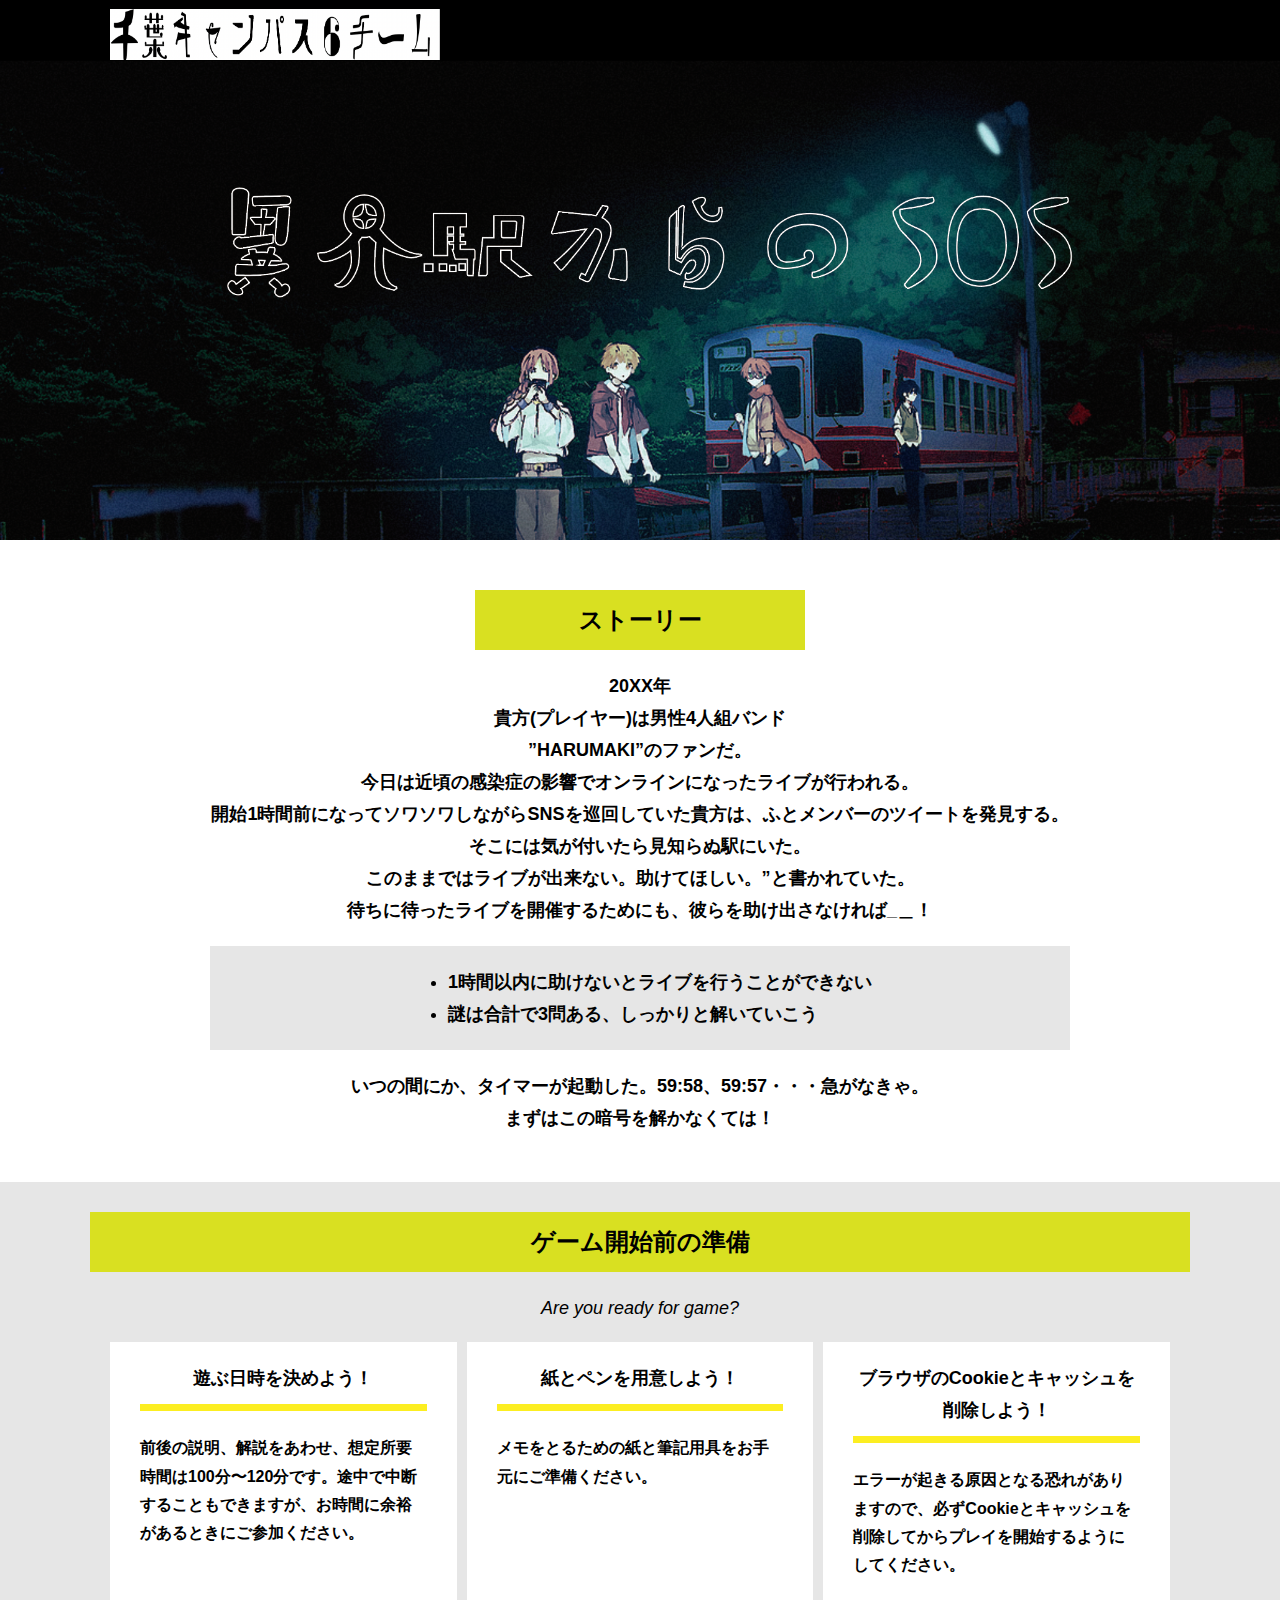
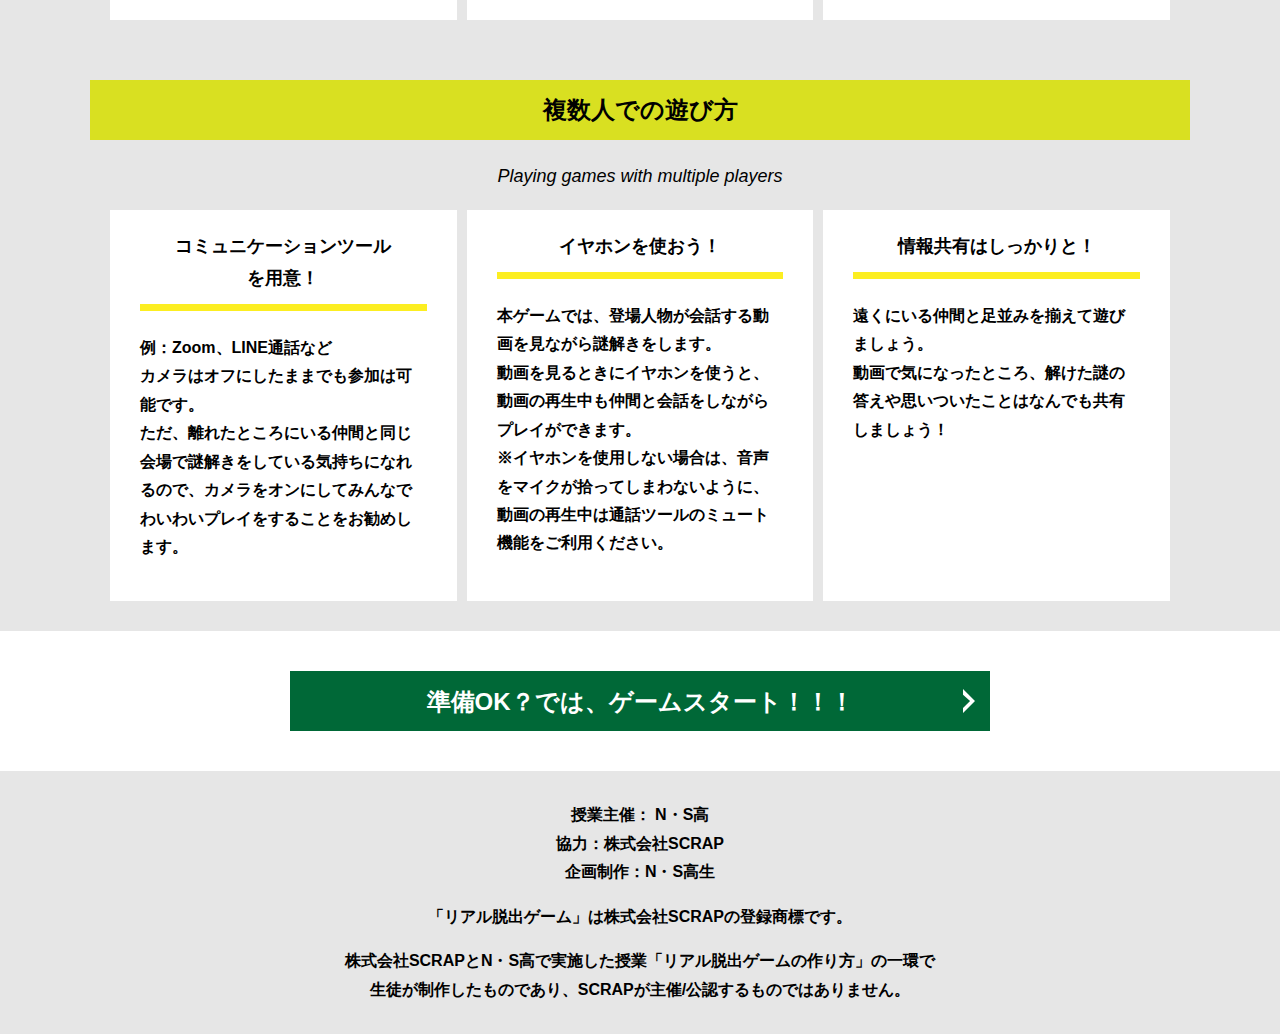
==== index.html @ 4c3f3093 "Update index.html" ====
<!DOCTYPE html>
<html lang="ja">
<head>
  <meta charset="UTF-8">
  <meta http-equiv="X-UA-Compatible" content="IE=edge">
  <meta name="viewport" content="width=device-width, initial-scale=1.0">
  <title>異界駅からのSOS脱出 │ Project N</title>
  <link rel="stylesheet" href="assets/css/normalize.css">
  <link rel="stylesheet" href="assets/css/style.css">
</head>
<body>
  <svg width="0" height="0" class="hidden">
    <symbol xmlns="http://www.w3.org/2000/svg" viewBox="0 0 12.47 24.94" id="arrow" class="arrow_svg">
      <title>arrow</title>
      <polygon points="0 24.94 0 19.66 7.35 12.47 0 5.92 0 0 12.47 12.47 0 24.94"/>
    </symbol>
  </svg>
  <header class="header">
    <div class="container">
      <div class="header__logo"><img src="assets/images/ロゴ.png" alt="チームロゴ"></div>
      <div class="header__name">N・S高生制作サイト</div>
    </div>
  </header>
  <main class="main index-page">
    <!-- タイトルエリア　ここから -->
    <h1 class="main-title"><img src="assets/images/トプ画.png" alt="Presented by SCRAP×N・S高リアル脱出ゲーム制作PJ 封鎖された家庭科室からの脱出"></h1>
    <!-- タイトルエリア　ここまで -->
    <section class="section section--story">
      <div class="container">
        <h2 class="section-title section-title--keycolor section-title--story">ストーリー</h2>
        <div class="story">
          <p class="text-center">20XX年<br>
            貴方(プレイヤー)は男性4人組バンド<br>
            ”HARUMAKI”のファンだ。<br>
            今日は近頃の感染症の影響でオンラインになったライブが行われる。<br>
            開始1時間前になってソワソワしながらSNSを巡回していた貴方は、ふとメンバーのツイートを発見する。<br>
            そこには気が付いたら見知らぬ駅にいた。<br>
            このままではライブが出来ない。助けてほしい。”と書かれていた。<br>
            待ちに待ったライブを開催するためにも、彼らを助け出さなければ_＿！</p>
          <div class="story__note__outer bg-color--gray">
            <ul class="story__note">
              <li>1時間以内に助けないとライブを行うことができない</li>
              <li>謎は合計で3問ある、しっかりと解いていこう</li>
            </ul>
          </div>
          <p class="text-center">いつの間にか、タイマーが起動した。59:58、59:57・・・急がなきゃ。<br>
            まずはこの暗号を解かなくては！</p>
        </div>
      </div>
    </section>
    <section class="section bg-color--gray">
      <div class="container">
        <h2 class="section-title">ゲーム開始前の準備</h2>
        <p class="font-eng text-center">Are you ready for game?</p>
        <!--
          class名"row"内のclass名"column"が横並びになります。
          改行する場合は以下のように追加してください。
          <div class="row">
            <div class="column">
              ～ 内容 ～
            </div>
          </div>
        -->
        <div class="row">
          <div class="column">
            <div class="card">
              <h3 class="card__title">遊ぶ日時を決めよう！</h3>
              <p class="card__content">前後の説明、解説をあわせ、想定所要時間は100分〜120分です。途中で中断することもできますが、お時間に余裕があるときにご参加ください。</p>
            </div>
          </div>
          <div class="column">
            <div class="card">
              <h3 class="card__title">紙とペンを用意しよう！</h3>
              <p class="card__content">メモをとるための紙と筆記用具をお手元にご準備ください。</p>
            </div>
          </div>
          <div class="column">
            <div class="card">
              <h3 class="card__title">ブラウザのCookieとキャッシュを<br>削除しよう！</h3>
              <p class="card__content">エラーが起きる原因となる恐れがありますので、必ずCookieとキャッシュを削除してからプレイを開始するようにしてください。</p>
            </div>
          </div>
        </div>
      </div>
    </section>
    <section class="section bg-color--keycolor">
      <div class="container">
        <h2 class="section-title">複数人での遊び方</h2>
        <p class="font-eng text-center">Playing games with multiple players</p>
        <div class="row">
          <div class="column">
            <div class="card">
              <h3 class="card__title">コミュニケーションツール<br>を用意！</h3>
              <p class="card__content">例：Zoom、LINE通話など<br>
                カメラはオフにしたままでも参加は可能です。<br>
                ただ、離れたところにいる仲間と同じ会場で謎解きをしている気持ちになれるので、カメラをオンにしてみんなでわいわいプレイをすることをお勧めします。</p>
            </div>
          </div>
          <div class="column">
            <div class="card">
              <h3 class="card__title">イヤホンを使おう！</h3>
              <p class="card__content">本ゲームでは、登場人物が会話する動画を見ながら謎解きをします。<br>
                動画を見るときにイヤホンを使うと、動画の再生中も仲間と会話をしながらプレイができます。<br>
                ※イヤホンを使用しない場合は、音声をマイクが拾ってしまわないように、動画の再生中は通話ツールのミュート機能をご利用ください。</p>
            </div>
          </div>
          <div class="column">
            <div class="card">
              <h3 class="card__title">情報共有はしっかりと！</h3>
              <p class="card__content">遠くにいる仲間と足並みを揃えて遊びましょう。<br>
                動画で気になったところ、解けた謎の答えや思いついたことはなんでも共有しましょう！</p>
            </div>
          </div>
        </div>
      </div>
    </section>
    <section class="section">
      <div class="container">
        <a class="btn" href="main.html">準備OK？では、ゲームスタート！！！<svg class="btn__arrow"><use xlink:href="#arrow"></use></svg></a>
      </div>
    </section>
  </main>
  <footer class="footer section bg-color--gray">
    <div class="container">
      <p class="text-center">授業主催： N・S高<br>協力：株式会社SCRAP<br>企画制作：N・S高生</p>
      <p class="text-center">「リアル脱出ゲーム」は株式会社SCRAPの登録商標です。</p>
      <p class="text-center">株式会社SCRAPとN・S高で実施した授業「リアル脱出ゲームの作り方」の一環で<br>生徒が制作したものであり、SCRAPが主催/公認するものではありません。</p>
    </div>
  </footer>
</body>
</html>
---- assets/css/style.css ----
@charset "UTF-8";
/****************************
 * 共通CSSのテンプレートです。
*****************************/
*,
*::before,
*::after {
  -webkit-box-sizing: border-box;
          box-sizing: border-box;
}

html {
  font-size: 18px;
  -webkit-box-sizing: border-box;
          box-sizing: border-box;
}

body {
  overflow-x: hidden;
  font-family: "游ゴシック体", "Yu Gothic", YuGothic, "ヒラギノ角ゴ Pro", "Hiragino Kaku Gothic Pro", "メイリオ", "Meiryo", sans-serif;
  font-size: 18px;
  line-height: 1.77778;
  font-weight: bold;
  text-decoration: none;
  border: none;
  list-style: none;
  color: #000;
  margin: 0;
}

img {
  width: 100%;
}

figure {
  margin: 0;
}

figcaption {
  margin-top: 30px;
  font-size: 14px;
}

@media screen and (max-width: 767px) {
  figcaption {
    font-size: 13px;
  }
}

input[type=text] {
  font-size: 18px;
  border: none;
  padding: 25px 35px;
  display: block;
  margin: 0 auto;
  max-width: 580px;
  width: 100%;
}

::-webkit-input-placeholder {
  color: #999;
}

:-ms-input-placeholder {
  color: #999;
}

::-ms-input-placeholder {
  color: #999;
}

::placeholder {
  color: #999;
}

button {
  cursor: pointer;
  display: block;
  border: none;
  margin: 0 auto;
  background-color: #006837;
  color: #fff;
  width: 287px;
  height: 55px;
}

/*******************
* Layout
*******************/
.section {
  padding-top: 30px;
  padding-bottom: 30px;
}

.section--clear {
  /* ステージクリア画面 */
  position: fixed;
  display: none;
  /* 読み込み時に一瞬表示されるのを防ぐ */
  -webkit-box-pack: center;
      -ms-flex-pack: center;
          justify-content: center;
  -webkit-box-align: center;
      -ms-flex-align: center;
          align-items: center;
  top: 0;
  bottom: 0;
  left: 0;
  right: 0;
  z-index: 200;
}

.section--clear.isClear {
  display: -webkit-box;
  display: -ms-flexbox;
  display: flex;
}

.container {
  width: 1100px;
  padding-left: 20px;
  padding-right: 20px;
  margin: 0 auto;
}

@media screen and (max-width: 1100px) {
  .container {
    width: calc(100% - 40px);
  }
}

.row {
  display: -webkit-box;
  display: -ms-flexbox;
  display: flex;
  -ms-flex-line-pack: stretch;
      align-content: stretch;
  gap: 10px;
}

.row + .row {
  margin-top: 20px;
}

.column {
  width: 100%;
}

.card {
  background-color: #fff;
  margin-bottom: 20px;
  height: 100%;
}

.card__title {
  font-size: 18px;
  text-align: center;
  margin: 0;
  padding: 20px 30px;
  position: relative;
  cursor: pointer;
}

.card__content {
  -webkit-transition: all 0.3s;
  transition: all 0.3s;
  font-size: 16px;
  padding: 20px 30px;
  margin: 0;
  position: relative;
}

.card__content::before {
  display: block;
  content: '';
  width: calc(100% - 60px);
  height: 7px;
  background-color: #fcee21;
  position: absolute;
  top: -10px;
  left: 30px;
}

.hint-page .card {
  height: auto;
}

.hint-page .card__content {
  display: none;
  text-align: center;
}

.hint-page .card__arrow {
  position: absolute;
  top: calc(50% - 12px);
  right: 45px;
  -webkit-transform: rotate(90deg);
          transform: rotate(90deg);
  -webkit-transition: all 0.3s;
  transition: all 0.3s;
  fill: #009245;
  width: 12px;
  height: 24px;
}

.hint-page .card.is-open .card__content {
  display: block;
}

.hint-page .card.is-open .card__arrow {
  -webkit-transform: rotate(-90deg);
          transform: rotate(-90deg);
}

.box {
  padding: 35px 30px;
}

.youtube {
  position: relative;
  width: 100%;
  padding-top: 56.25%;
}

.youtube iframe {
  position: absolute;
  top: 0;
  left: 0;
  width: 100%;
  height: 100%;
}

.youtube__container {
  max-width: 800px;
  margin: 0 auto;
}

/*********************
* Color
*********************/
.bg-color--keycolor {
  background-color: #e6e6e6;
}

.bg-color--subcolor {
  background-color:　　#9c0000;
}

.bg-color--gray {
  background-color: #e6e6e6;
}

/*********************
* title
**********************/
.main-title {
  margin: 0;
}

.sub-title {
  text-align: center;
  font-size: 18px;
  line-height: 1.66667;
}

.sub-title__bg {
  background-color: #fcee21;
  padding-left: 1rem;
  padding-right: 1rem;
}

.section-title {
  font-size: 24px;
  line-height: 1.75;
  text-align: center;
  padding: 9px 20px;
  background-color: #d9e021;
  margin: 0 -20px 20px -20px;
}

.section-title__stage {
  display: inline-block;
  margin-right: 2rem;
}

.section-title--keycolorlight {
  background-color: #8cc63f;
}

.section-title--keycolorlight .section-title__stage {
  color: #fff;
}

.section-title--keycolor {
  background-color: ##6d0000;
}

.section-title--story {
  width: 330px;
  margin: 0 auto 20px;
}

.section-title--border {
  position: relative;
  font-size: 30px;
  text-align: center;
  line-height: 1.06667;
  margin: 0;
  padding-bottom: 15px;
  color: #006837;
}

.section-title--border::after {
  position: absolute;
  bottom: 0;
  left: calc(50% - 95px);
  display: block;
  content: '';
  background-color: #fff;
  height: 2.6px;
  width: 190px;
}

/******************
* text
******************/
.font-eng {
  font-style: italic;
  font-weight: normal;
}

/*************************
* Button
*************************/
.btn {
  display: block;
  text-decoration: none;
  cursor: pointer;
  background-color: #006837;
  color: #fff;
  font-size: 24px;
  line-height: 1.54167;
  text-align: center;
  padding: 11.5px;
  width: calc(100% - 40px);
  max-width: 700px;
  margin: 10px auto;
  position: relative;
}

.btn:hover {
  opacity: 0.7;
}

.btn__arrow {
  position: absolute;
  top: calc(50% - 12px);
  right: 15px;
  fill: #fff;
  width: 12px;
  height: 24px;
}

/****************
* header
*****************/
.header {
  background-color: #000;
  height: 60px;
}

.header .container {
  display: -webkit-box;
  display: -ms-flexbox;
  display: flex;
  -webkit-box-pack: justify;
      -ms-flex-pack: justify;
          justify-content: space-between;
  -webkit-box-align: center;
      -ms-flex-align: center;
          align-items: center;
  height: 100%;
}

.header__logo {
  width: 330px;
  height: 42px;
}

.header__name {
  font-size: 20px;
  line-height: 1.1;
}

.footer {
  font-size: 16px;
}

.footer p:first-child {
  margin-top: 0;
}

.footer p:last-child {
  margin-bottom: 0;
}

/********************
* main
********************/
.story__note {
  margin: 0;
}

.story__note__outer {
  width: 860px;
  display: -webkit-box;
  display: -ms-flexbox;
  display: flex;
  padding: 20px;
  margin: 20px auto;
  -webkit-box-pack: center;
      -ms-flex-pack: center;
          justify-content: center;
}

@media screen and (max-width: 940px) {
  .story__note__outer {
    width: 100%;
  }
}

.stage-column__container + .stage-column__container {
  border-top: 2px solid #fff;
}

.answer {
  font-size: 18px;
  margin-bottom: 20px;
  line-height: 80px;
  word-spacing: 20px;
}

.err-message {
  color: #c1272d;
  font-size: 18px;
  text-align: center;
}

.link-hint {
  text-align: center;
  display: block;
  margin-top: 20px;
}

.clear-message {
  background-color: #d9e021;
  padding: 30px 30px 60px;
  position: relative;
}

.clear-message__title {
  position: relative;
  display: block;
  text-align: center;
  color: #006837;
  font-size: 30px;
  padding-bottom: 10px;
  margin-bottom: 35px;
}

.clear-message__title::after {
  content: '';
  position: absolute;
  display: block;
  width: 183px;
  height: 2px;
  background-color: #fff;
  bottom: 0;
  left: calc(50% - (183px/2));
}

.clear-message__content {
  text-align: center;
}

.clear-message__btn {
  position: absolute;
  bottom: -30px;
  left: calc(50% - 144px);
  width: 288px;
  margin: 0;
}

/********************
* Utility
********************/
.text-center {
  text-align: center;
}

.text-left {
  text-align: left;
}

.text-right {
  text-align: right;
}

.hidden {
  display: none;
}
/*# sourceMappingURL=style.css.map */
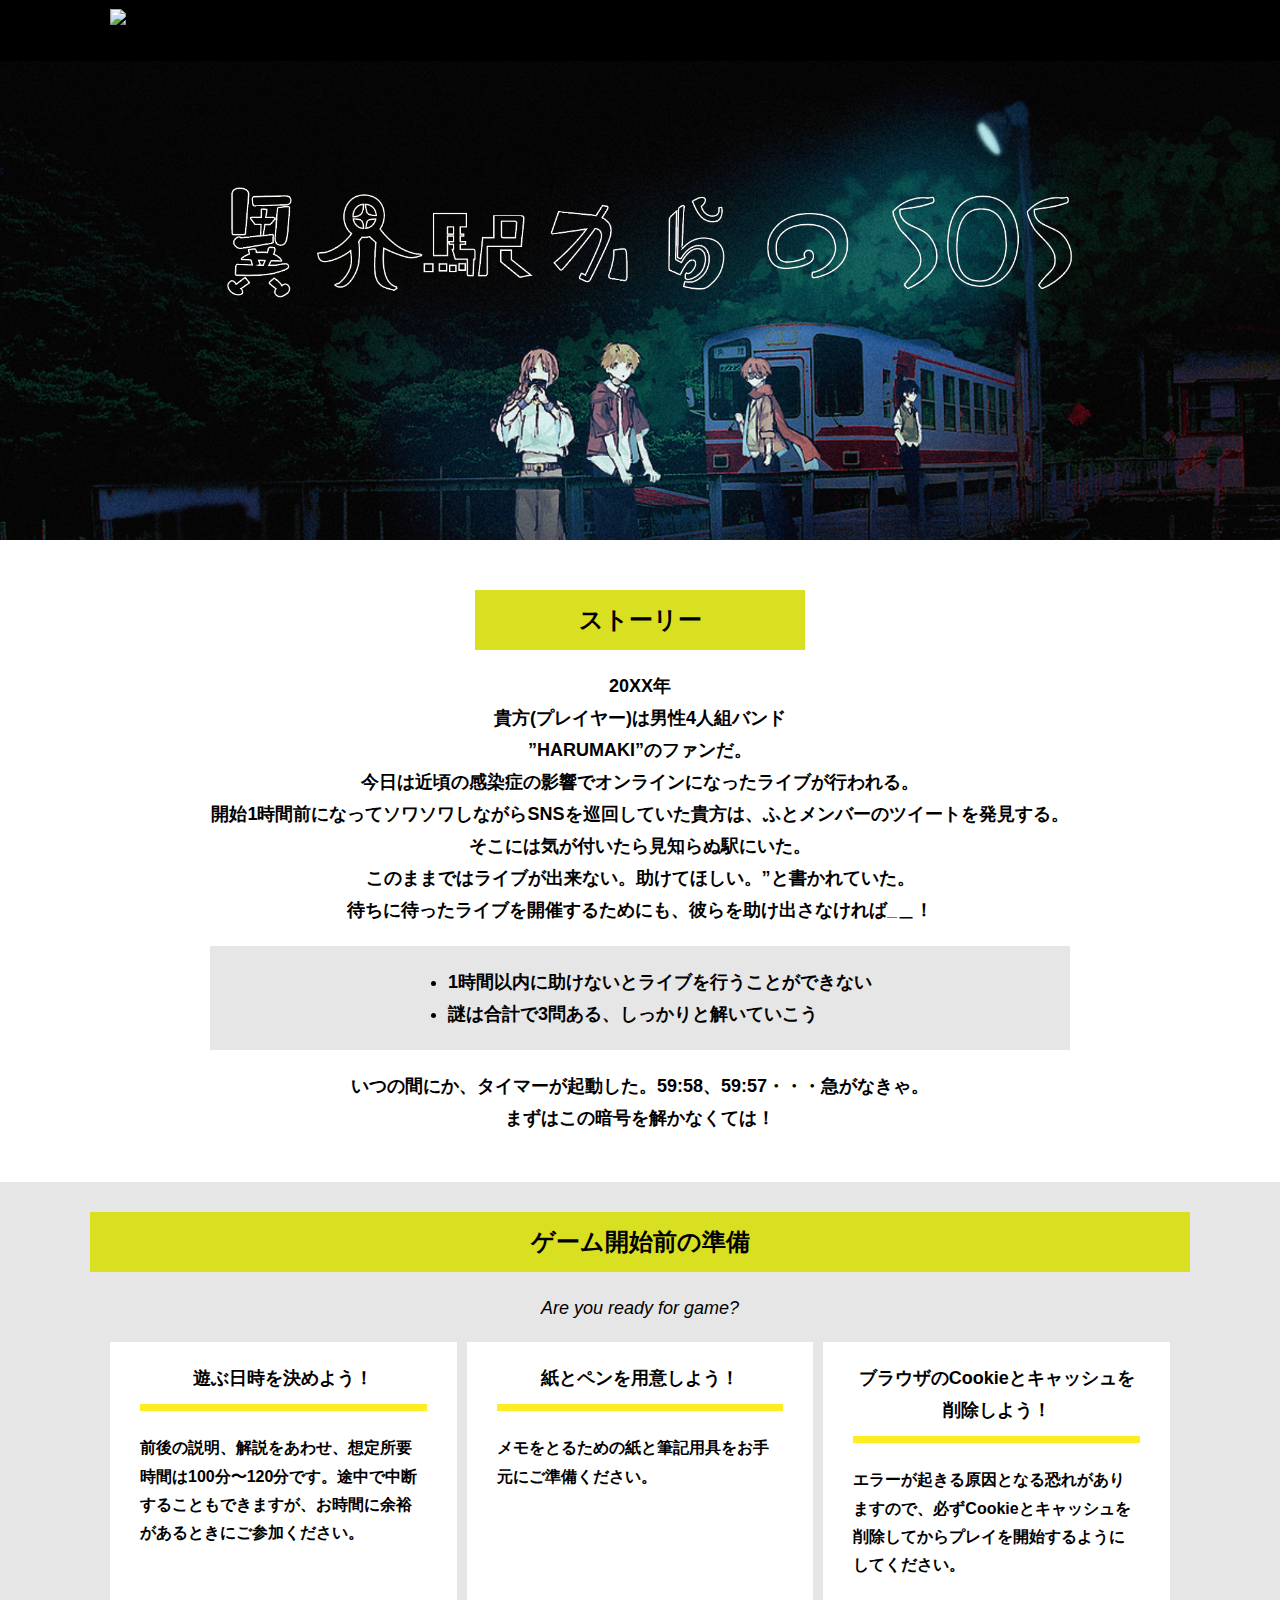
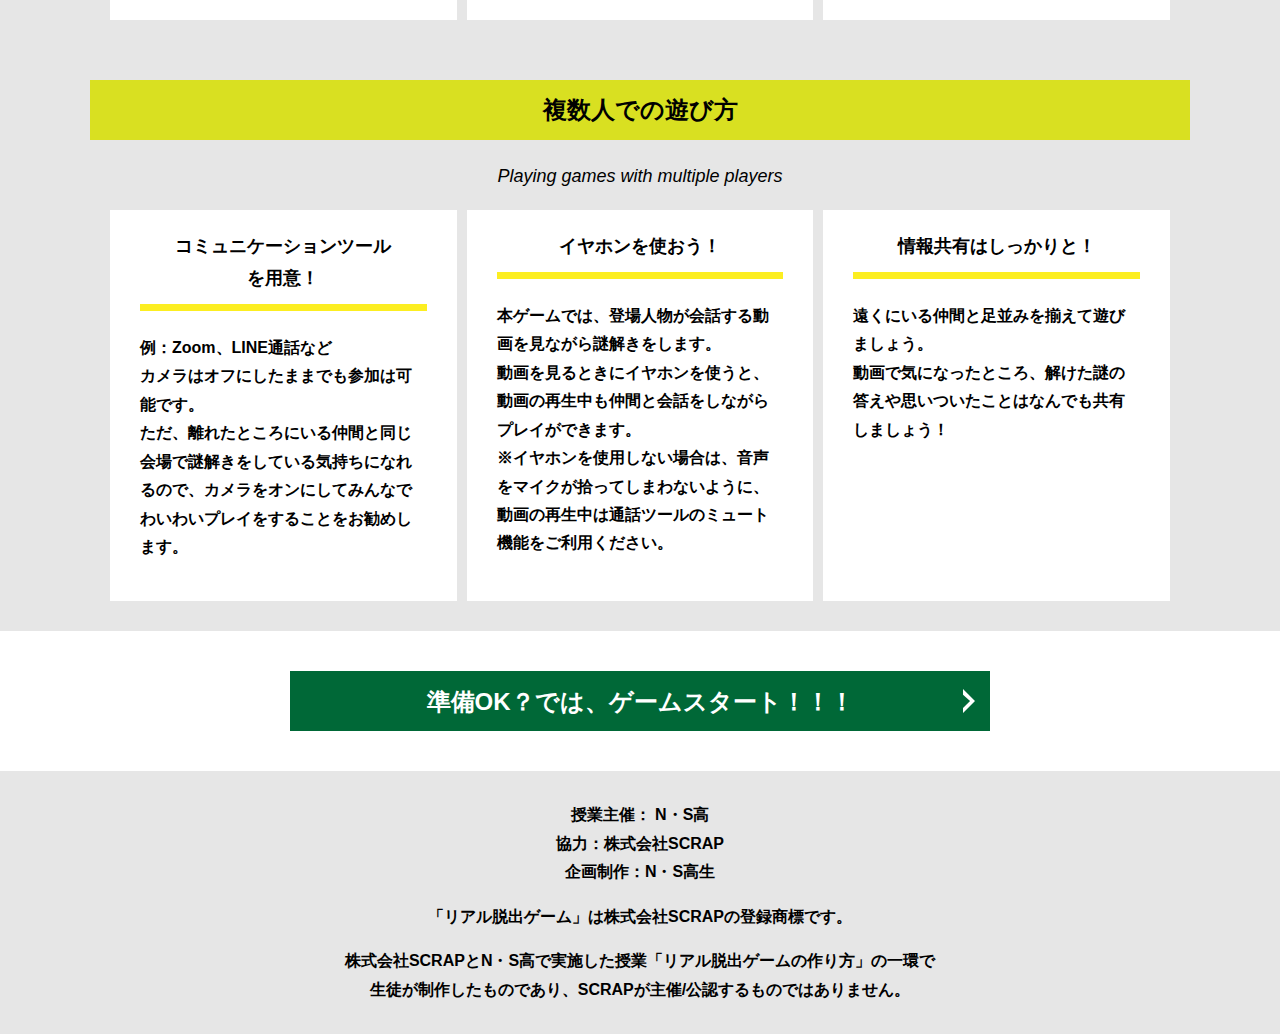
==== commit b14e64b2: "Update index.html" ====
--- a/index.html
+++ b/index.html
@@ -17,7 +17,7 @@
   </svg>
   <header class="header">
     <div class="container">
-      <div class="header__logo"><img src="assets/images/ロゴ.png" alt="チームロゴ"></div>
+      <div class="header__logo"><img src="assets/images/チームロゴ.pdf" alt="チームロゴ"></div>
       <div class="header__name">N・S高生制作サイト</div>
     </div>
   </header>
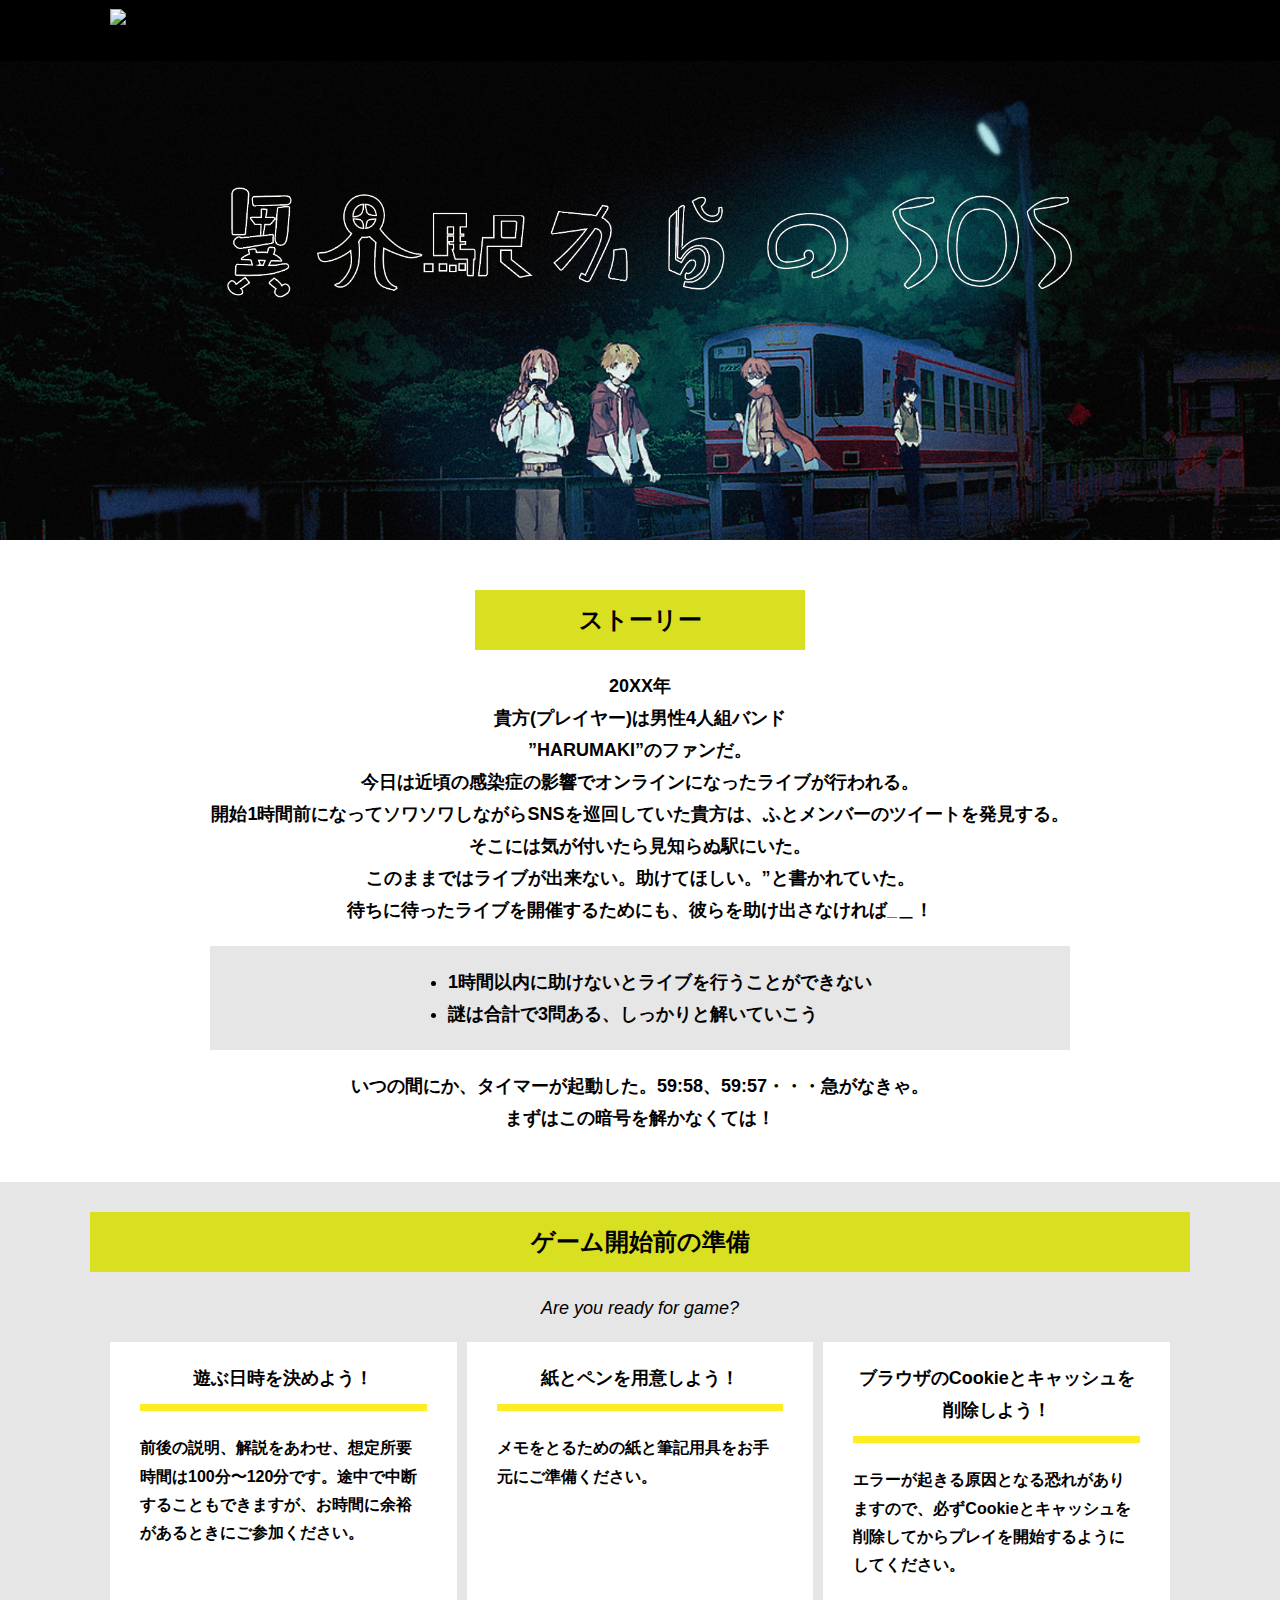
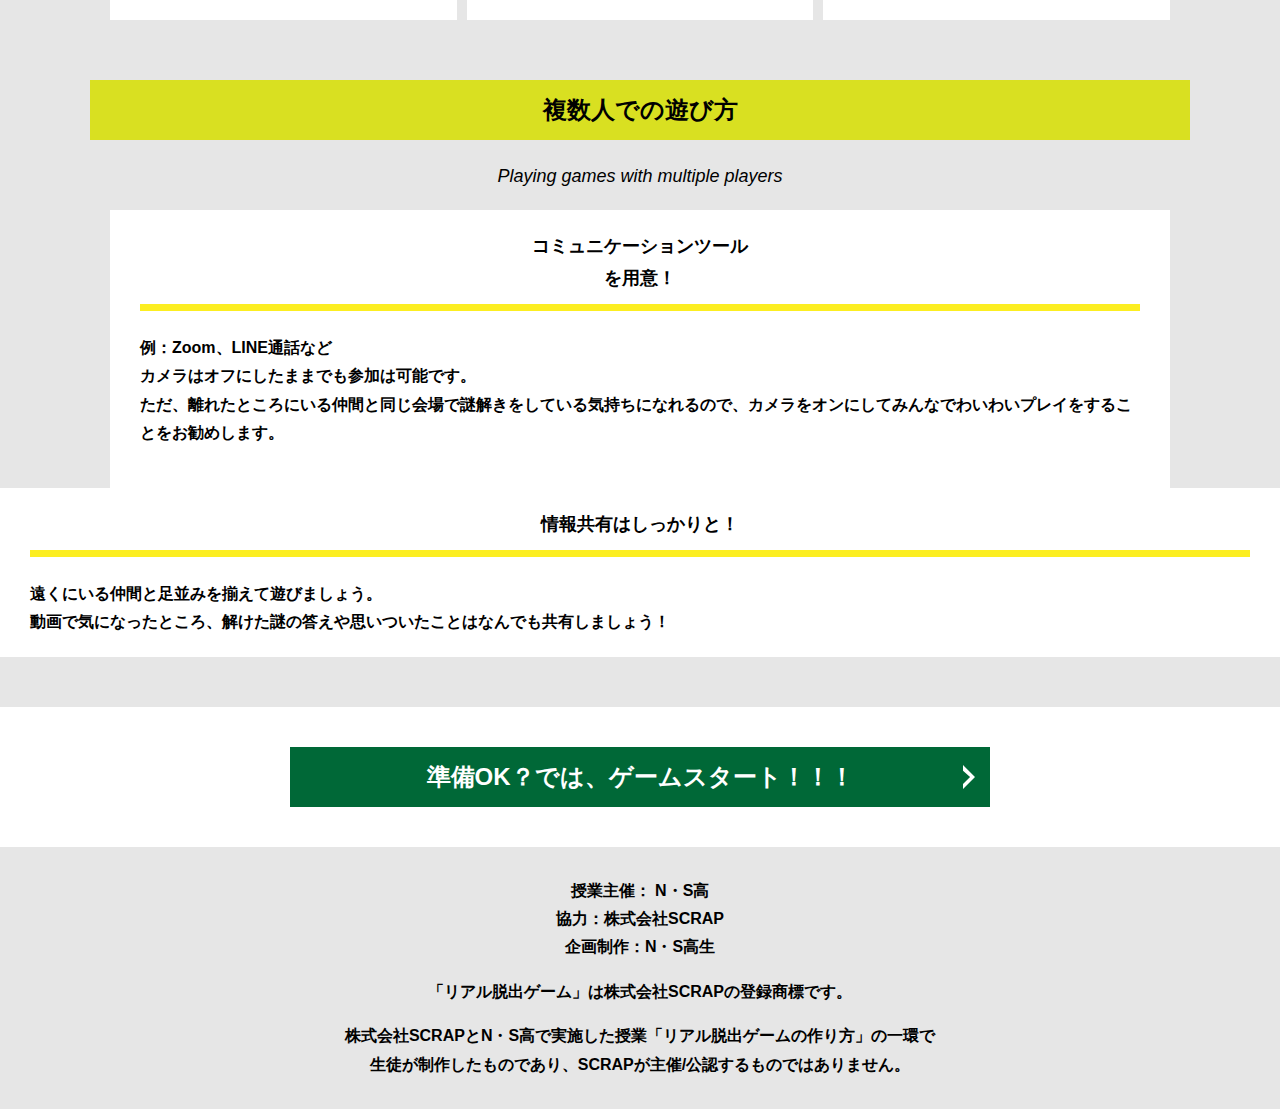
==== commit 66b022f4: "Update index.html" ====
--- a/index.html
+++ b/index.html
@@ -96,12 +96,6 @@
                 ただ、離れたところにいる仲間と同じ会場で謎解きをしている気持ちになれるので、カメラをオンにしてみんなでわいわいプレイをすることをお勧めします。</p>
             </div>
           </div>
-          <div class="column">
-            <div class="card">
-              <h3 class="card__title">イヤホンを使おう！</h3>
-              <p class="card__content">本ゲームでは、登場人物が会話する動画を見ながら謎解きをします。<br>
-                動画を見るときにイヤホンを使うと、動画の再生中も仲間と会話をしながらプレイができます。<br>
-                ※イヤホンを使用しない場合は、音声をマイクが拾ってしまわないように、動画の再生中は通話ツールのミュート機能をご利用ください。</p>
             </div>
           </div>
           <div class="column">
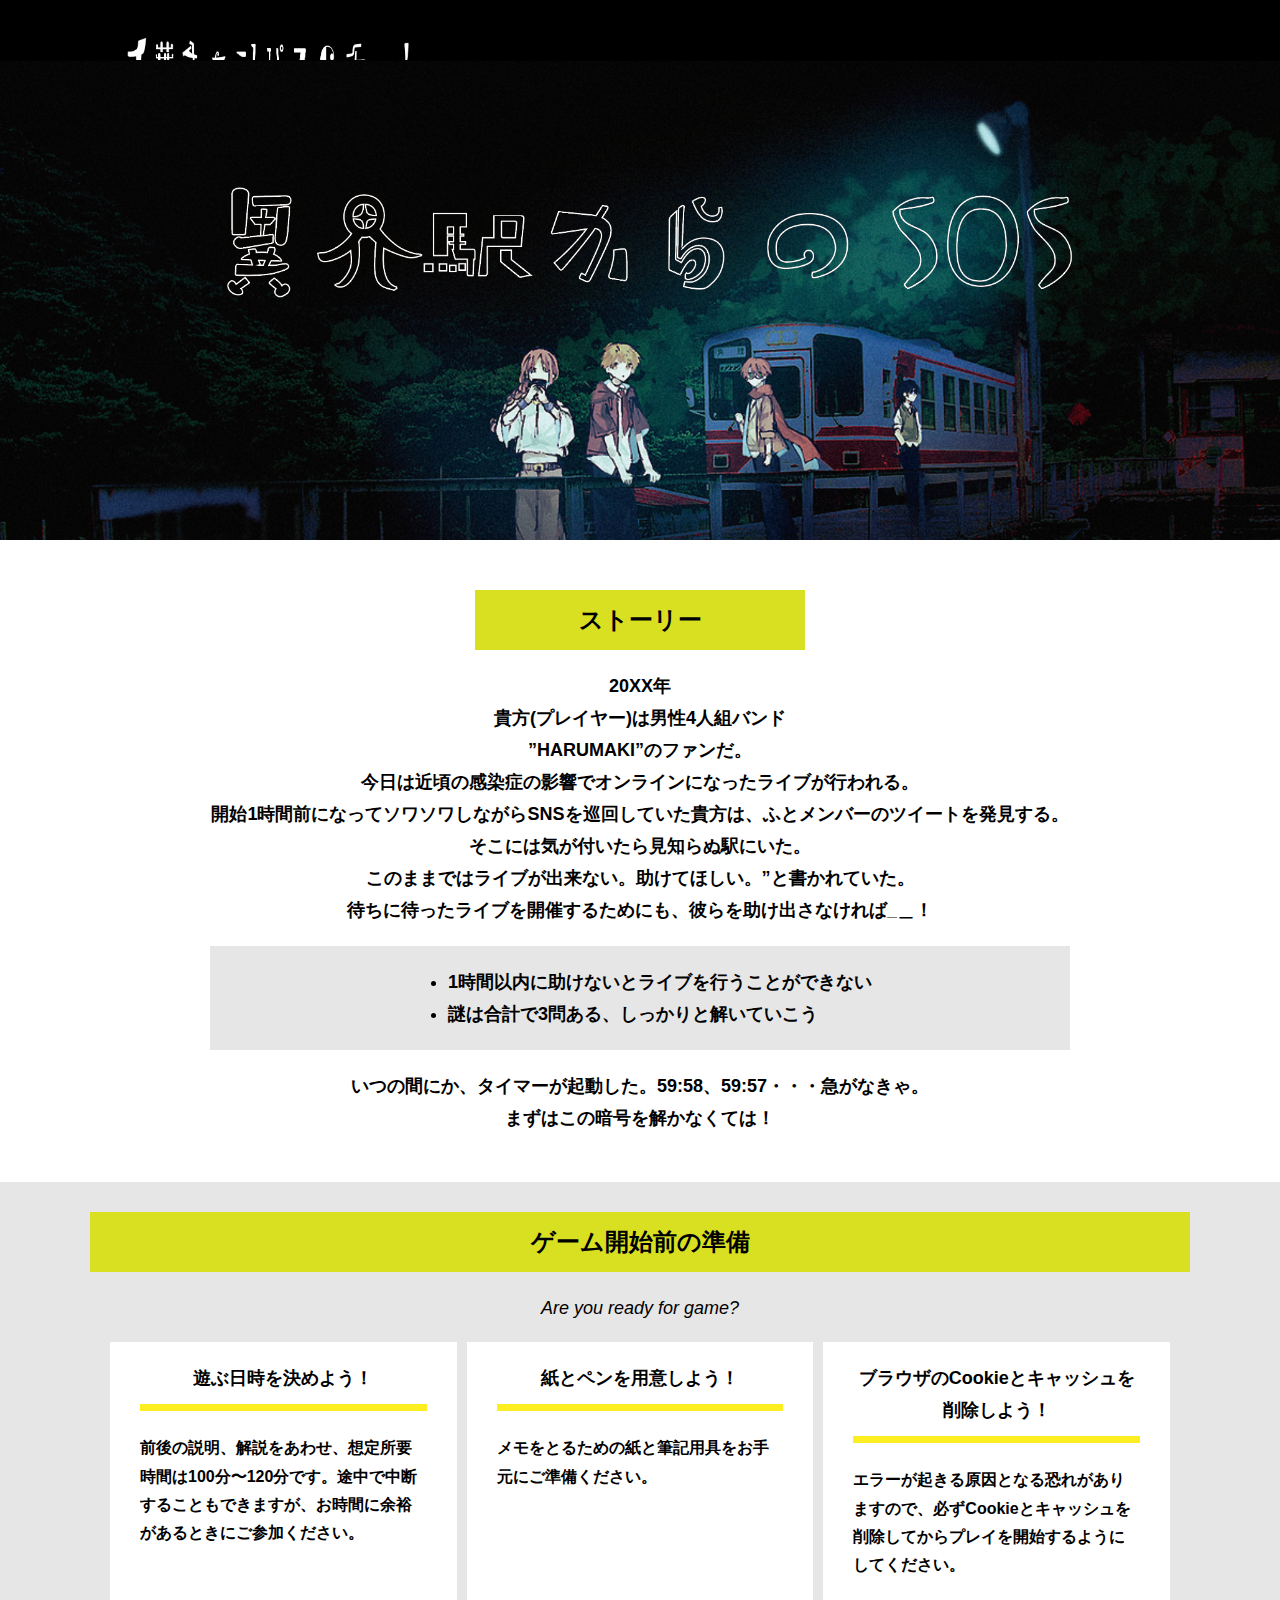
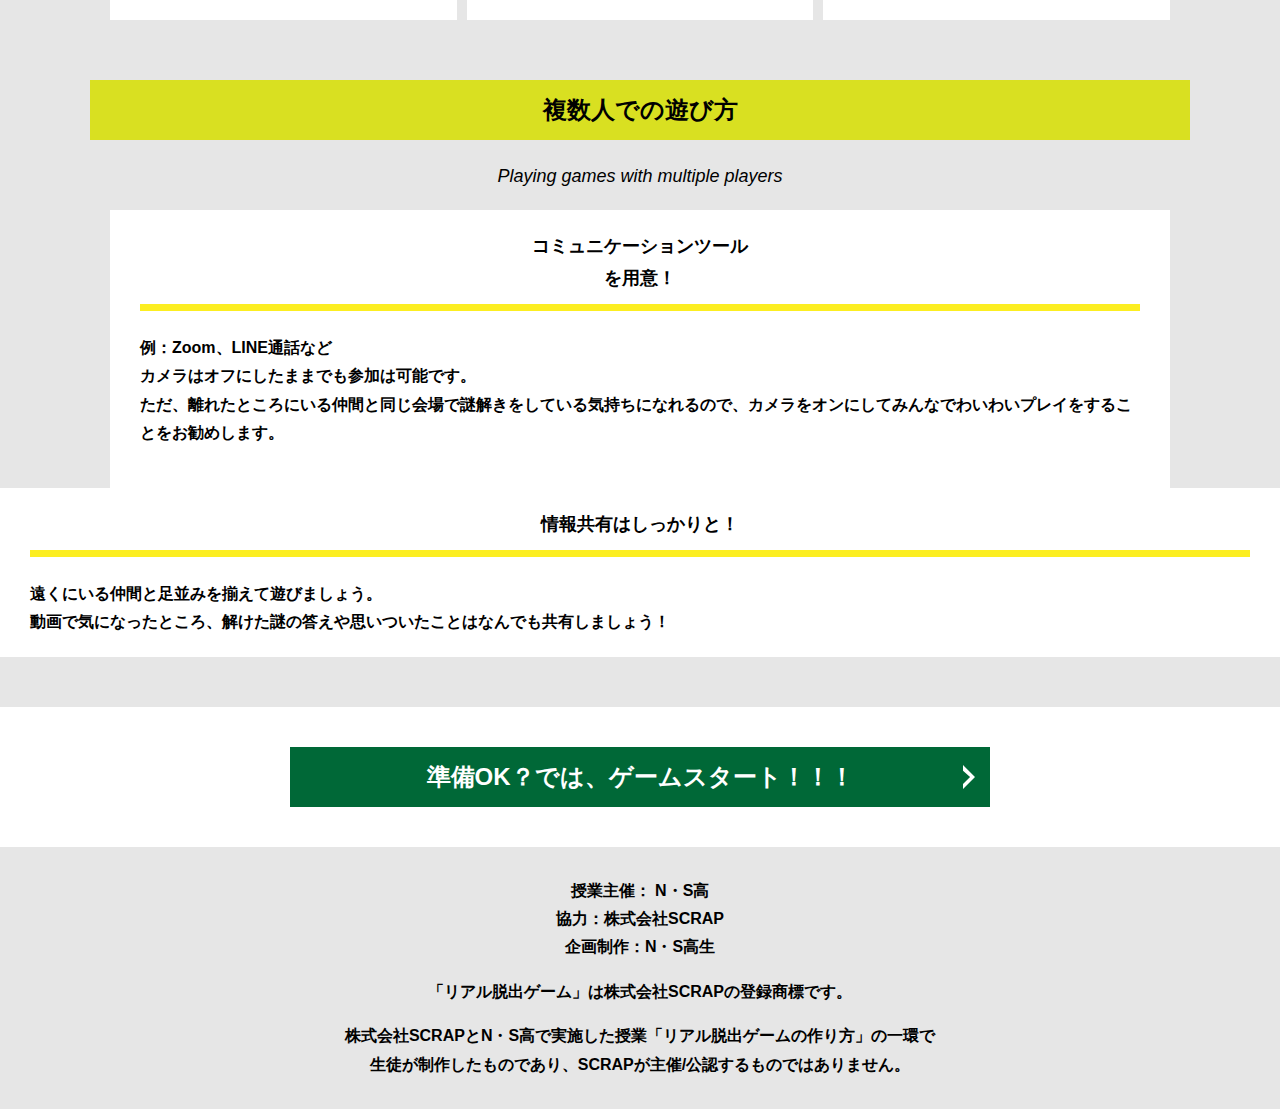
==== commit 78876e18: "Update index.html" ====
--- a/index.html
+++ b/index.html
@@ -17,7 +17,7 @@
   </svg>
   <header class="header">
     <div class="container">
-      <div class="header__logo"><img src="assets/images/チームロゴ.pdf" alt="チームロゴ"></div>
+      <div class="header__logo"><img src="assets/images/チームロゴ.png" alt="チームロゴ"></div>
       <div class="header__name">N・S高生制作サイト</div>
     </div>
   </header>
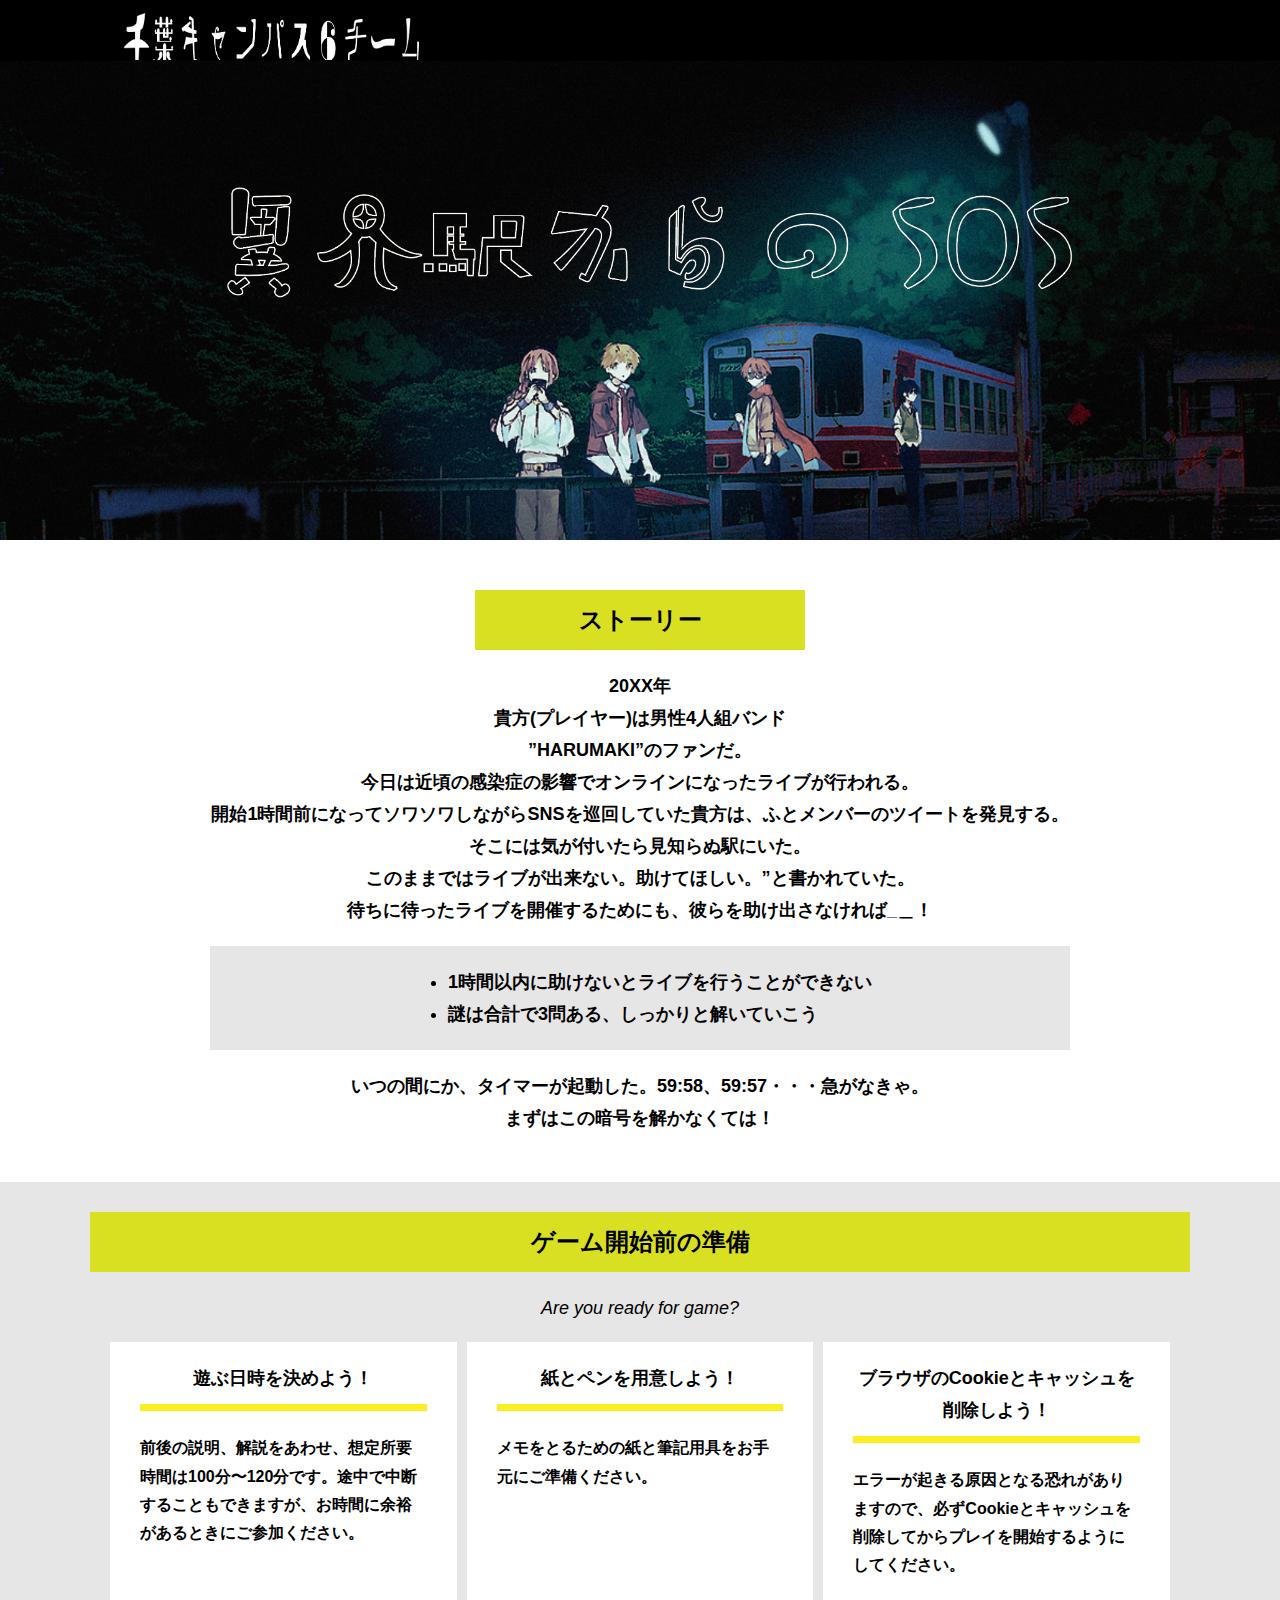
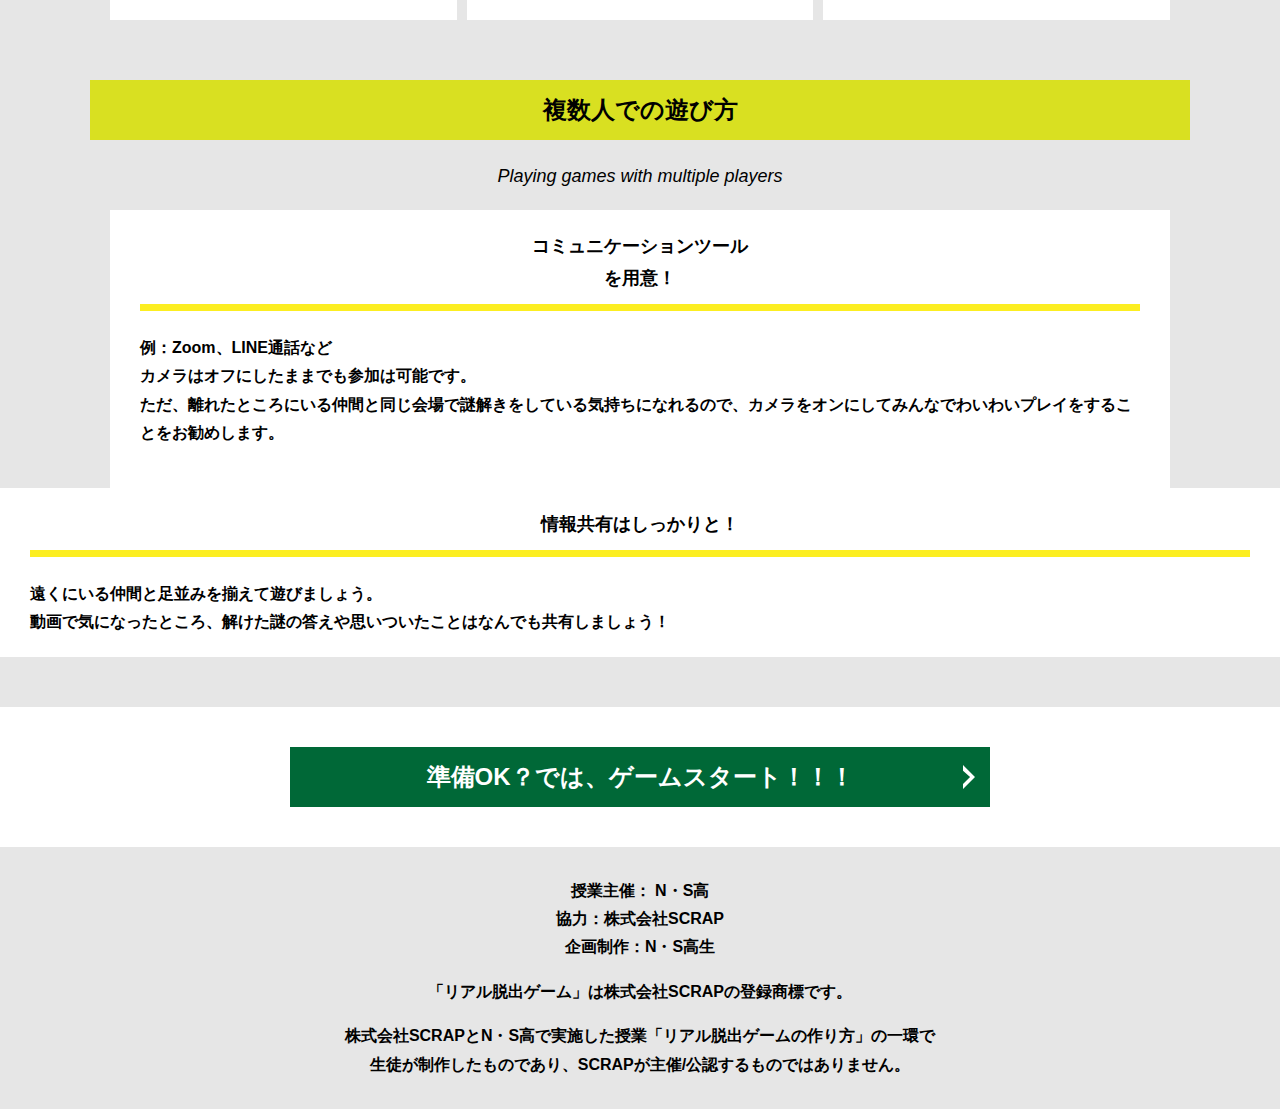
==== commit cdc4e7d6: "Update index.html" ====
--- a/index.html
+++ b/index.html
@@ -17,7 +17,7 @@
   </svg>
   <header class="header">
     <div class="container">
-      <div class="header__logo"><img src="assets/images/チームロゴ.png" alt="チームロゴ"></div>
+      <div class="header__logo"><img src="assets/images/1ロゴ.png" alt="チームロゴ"></div>
       <div class="header__name">N・S高生制作サイト</div>
     </div>
   </header>
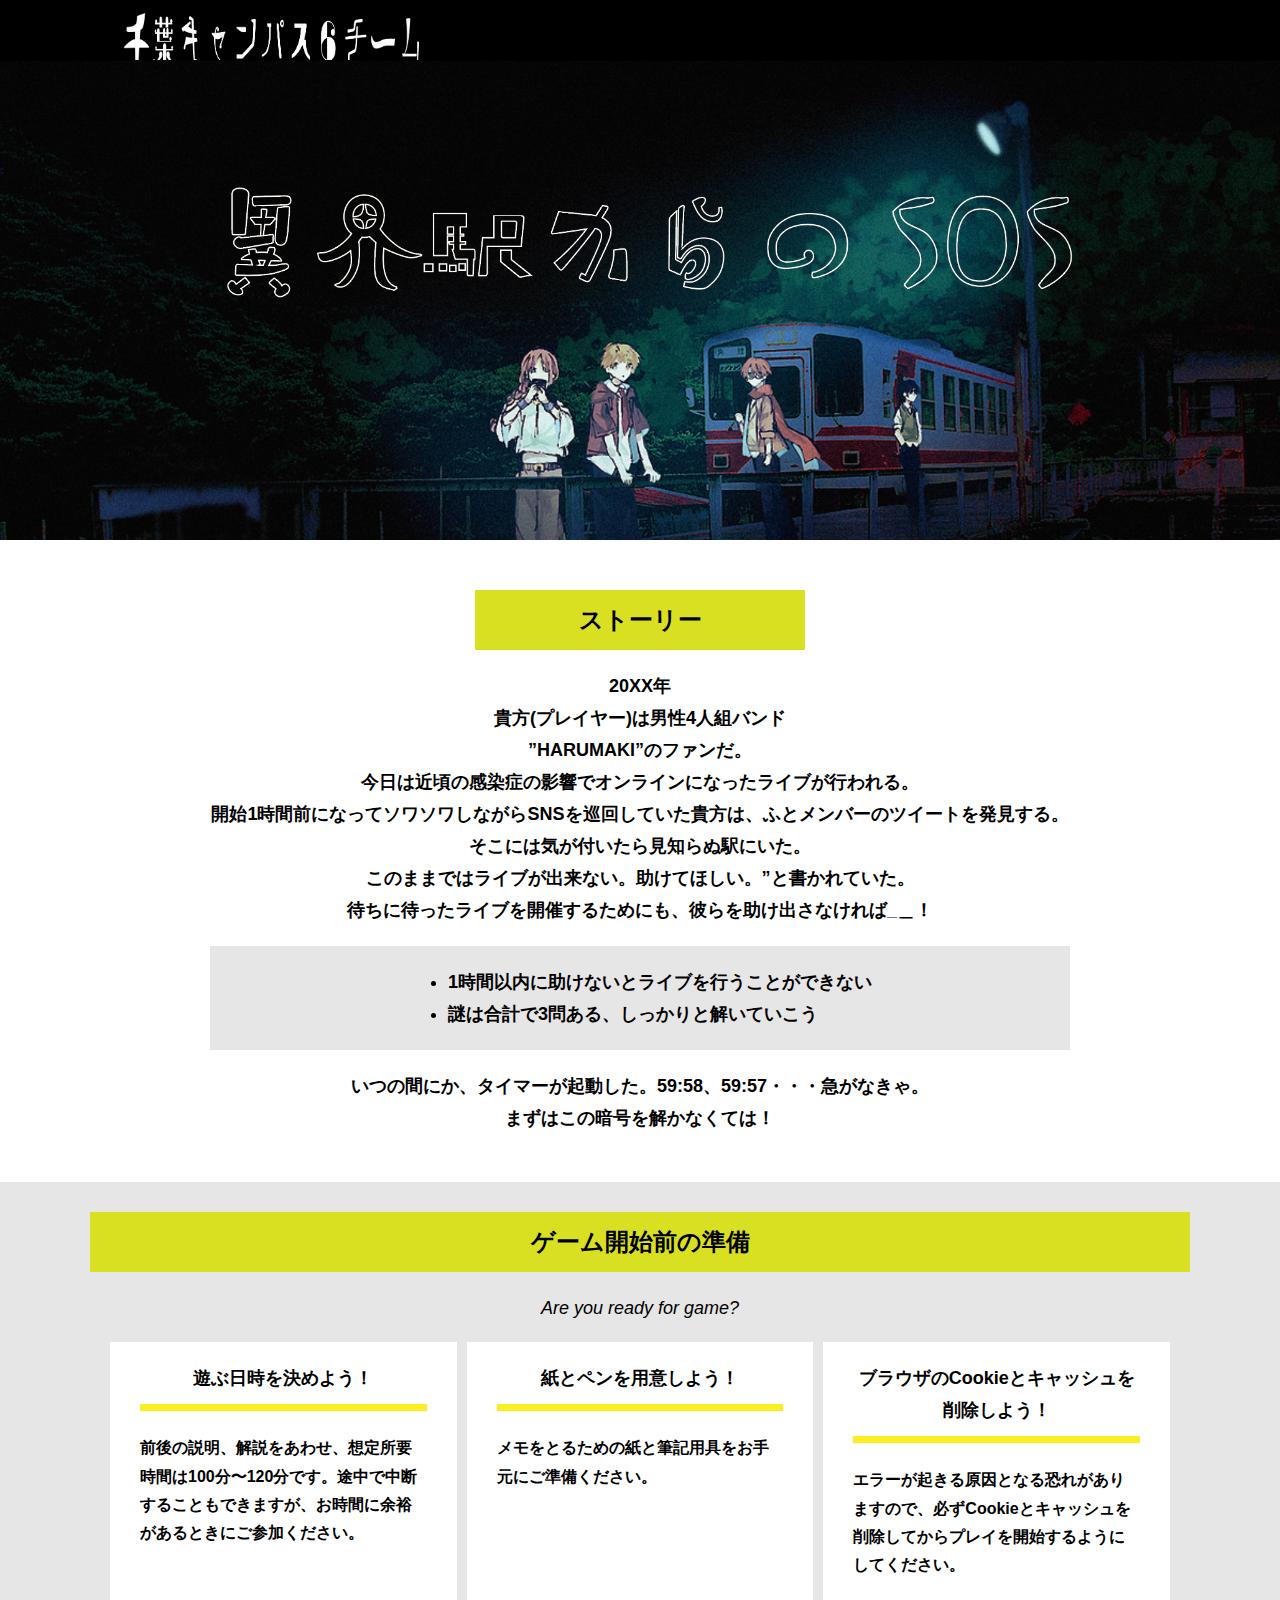
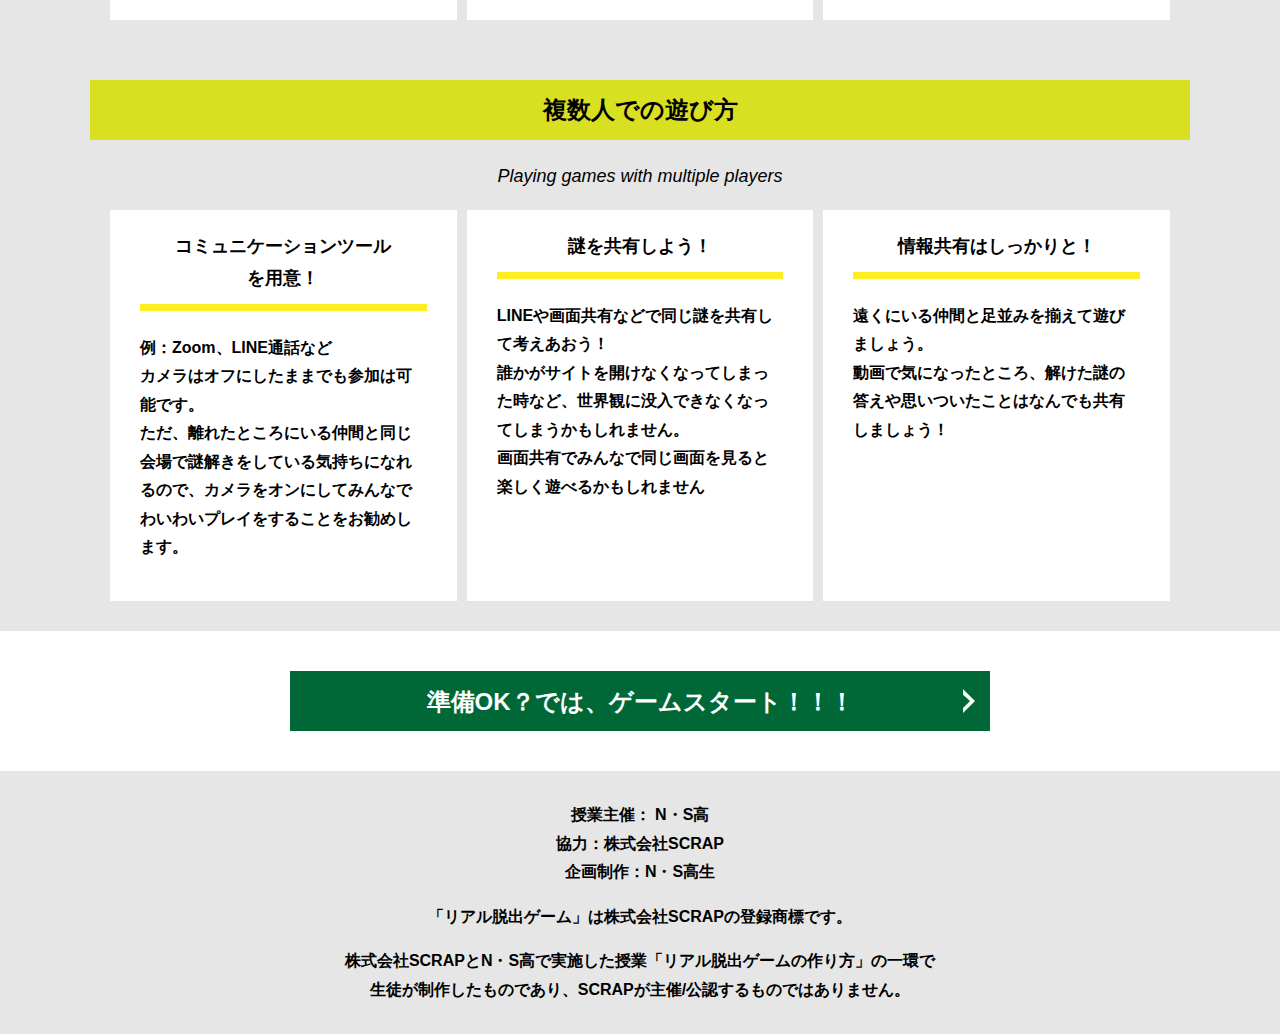
==== commit 7da00999: "Update index.html" ====
--- a/index.html
+++ b/index.html
@@ -96,6 +96,12 @@
                 ただ、離れたところにいる仲間と同じ会場で謎解きをしている気持ちになれるので、カメラをオンにしてみんなでわいわいプレイをすることをお勧めします。</p>
             </div>
           </div>
+          <div class="column">
+            <div class="card">
+              <h3 class="card__title">謎を共有しよう！</h3>
+              <p class="card__content">LINEや画面共有などで同じ謎を共有して考えあおう！<br>
+                誰かがサイトを開けなくなってしまった時など、世界観に没入できなくなってしまうかもしれません。<br>
+                画面共有でみんなで同じ画面を見ると楽しく遊べるかもしれません</p>
             </div>
           </div>
           <div class="column">
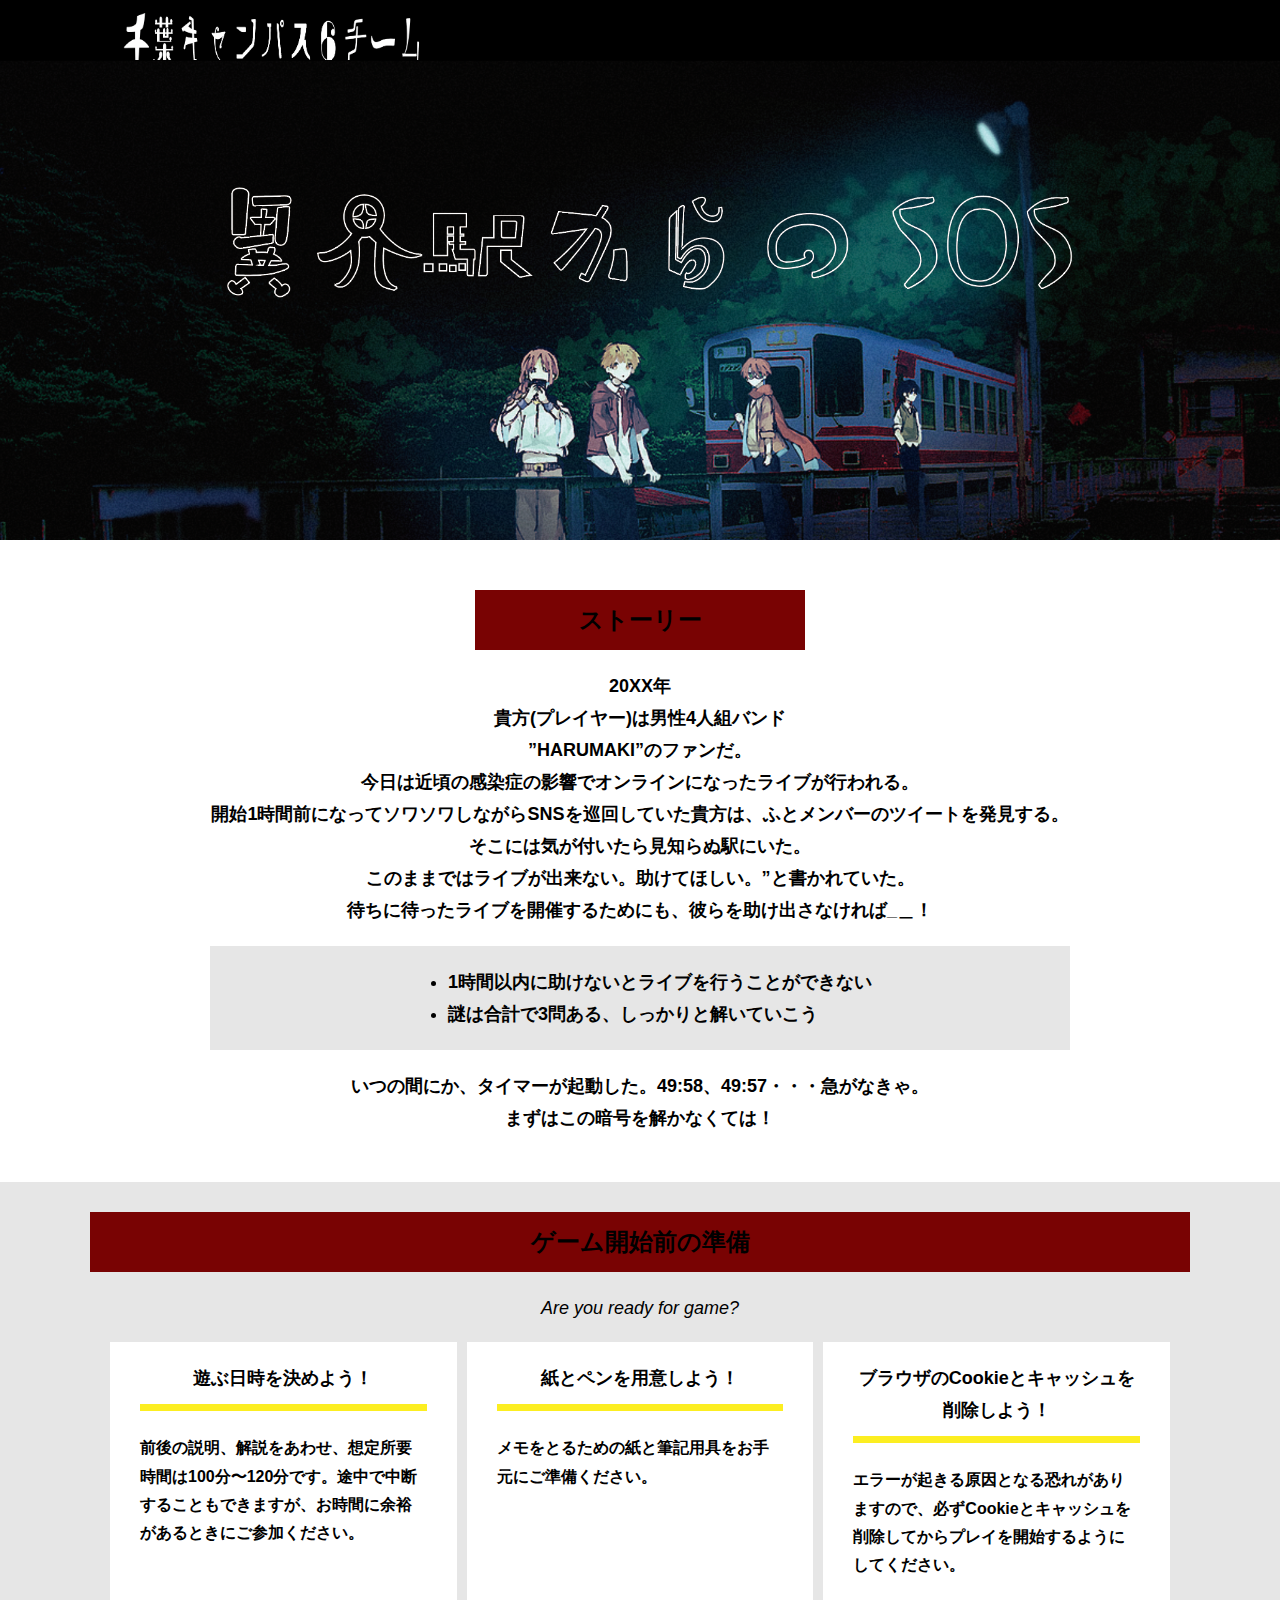
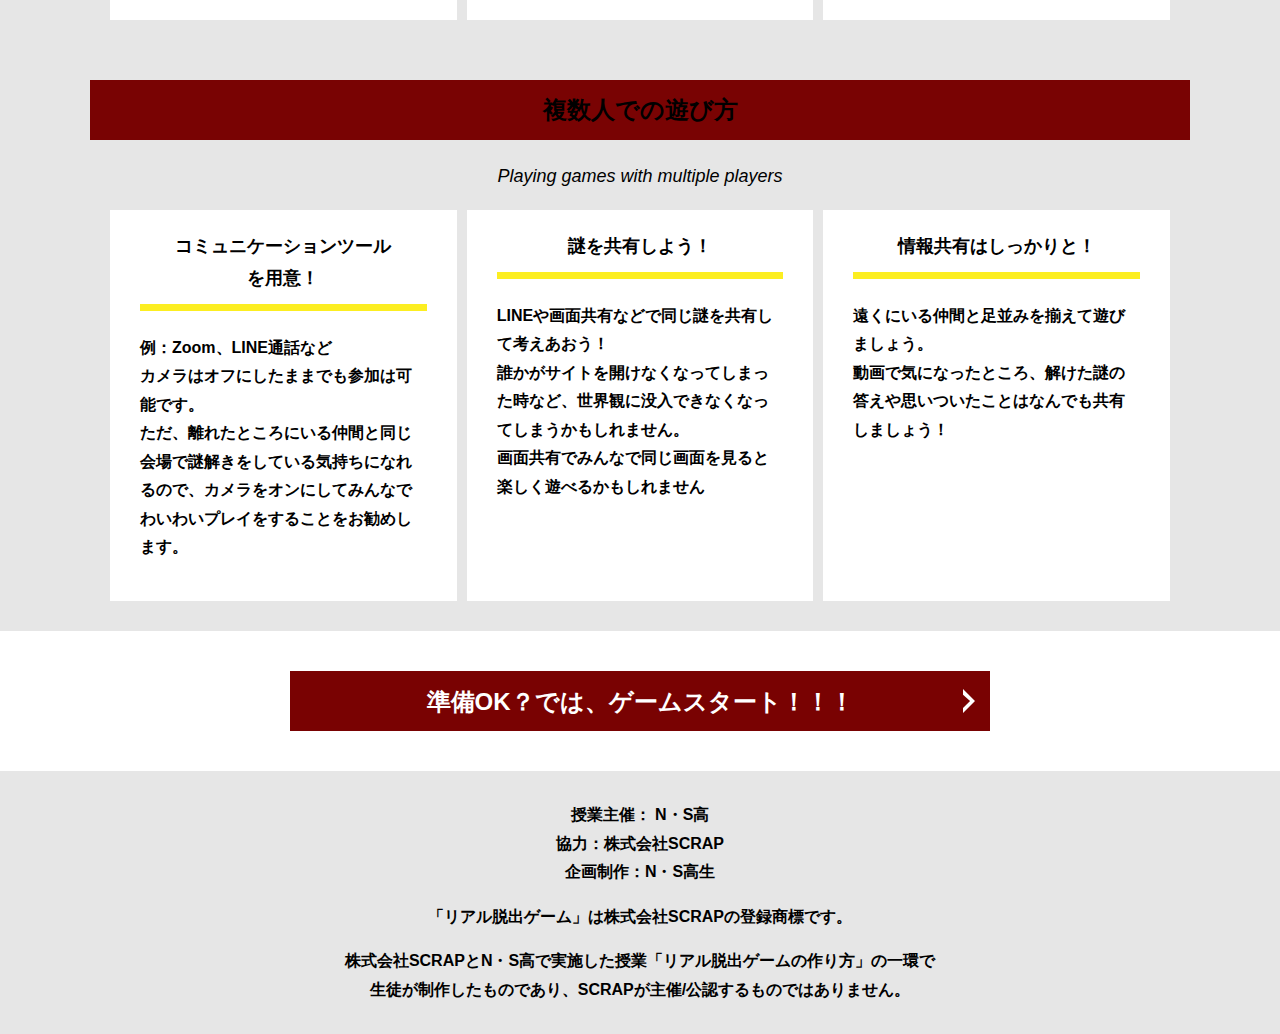
==== commit f59cda5c: "Update index.html" ====
--- a/index.html
+++ b/index.html
@@ -43,7 +43,7 @@
               <li>謎は合計で3問ある、しっかりと解いていこう</li>
             </ul>
           </div>
-          <p class="text-center">いつの間にか、タイマーが起動した。59:58、59:57・・・急がなきゃ。<br>
+          <p class="text-center">いつの間にか、タイマーが起動した。49:58、49:57・・・急がなきゃ。<br>
             まずはこの暗号を解かなくては！</p>
         </div>
       </div>
--- a/assets/css/style.css
+++ b/assets/css/style.css
@@ -78,7 +78,7 @@
   display: block;
   border: none;
   margin: 0 auto;
-  background-color: #006837;
+  background-color: #940101;
   color: #fff;
   width: 287px;
   height: 55px;
@@ -274,7 +274,7 @@
   line-height: 1.75;
   text-align: center;
   padding: 9px 20px;
-  background-color: #d9e021;
+  background-color: #790303;
   margin: 0 -20px 20px -20px;
 }
 
@@ -336,7 +336,7 @@
   display: block;
   text-decoration: none;
   cursor: pointer;
-  background-color: #006837;
+  background-color: #790202;
   color: #fff;
   font-size: 24px;
   line-height: 1.54167;
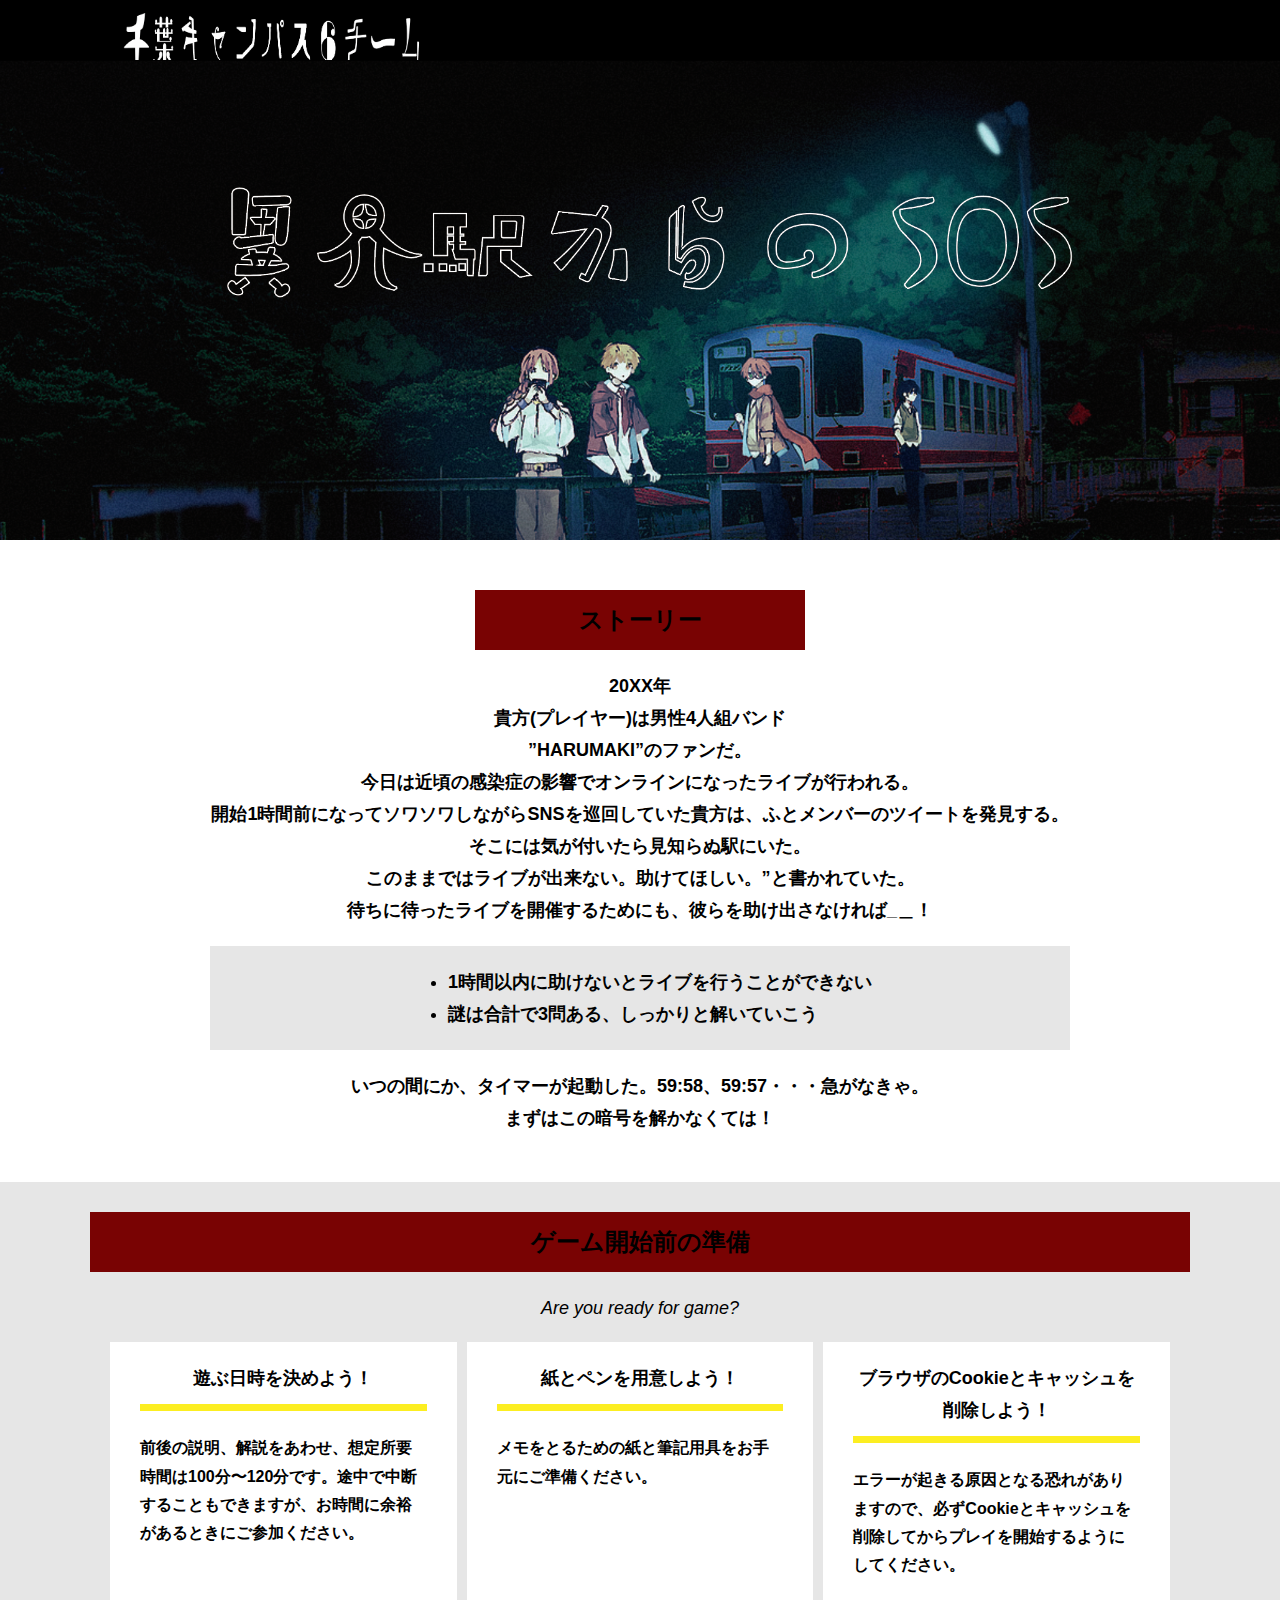
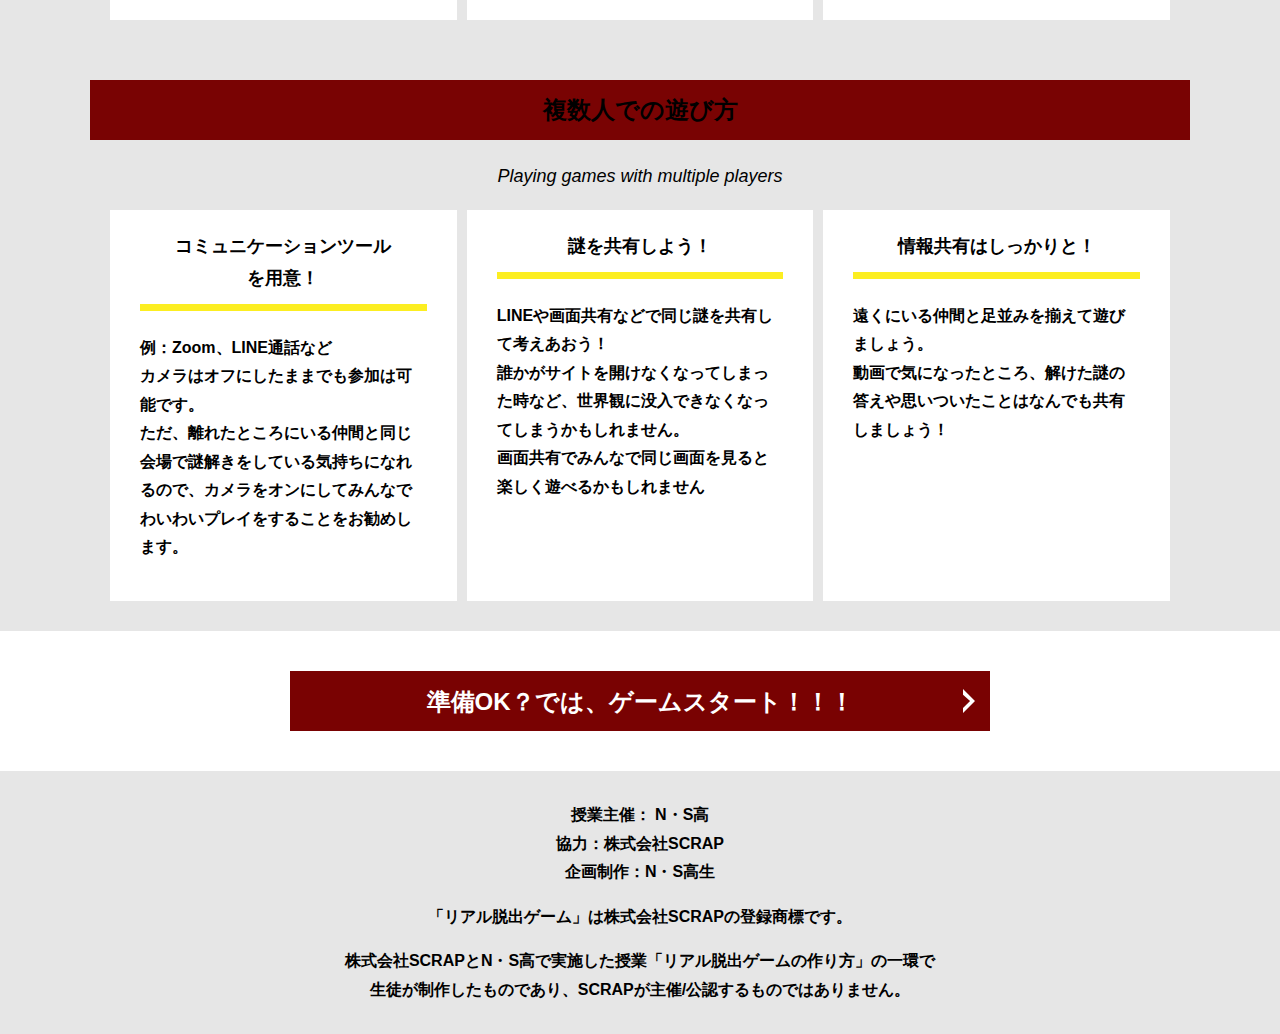
==== commit fc253e6e: "Update index.html" ====
--- a/index.html
+++ b/index.html
@@ -43,7 +43,7 @@
               <li>謎は合計で3問ある、しっかりと解いていこう</li>
             </ul>
           </div>
-          <p class="text-center">いつの間にか、タイマーが起動した。49:58、49:57・・・急がなきゃ。<br>
+          <p class="text-center">いつの間にか、タイマーが起動した。59:58、59:57・・・急がなきゃ。<br>
             まずはこの暗号を解かなくては！</p>
         </div>
       </div>
--- a/assets/css/style.css
+++ b/assets/css/style.css
@@ -284,7 +284,7 @@
 }
 
 .section-title--keycolorlight {
-  background-color: #8cc63f;
+  background-color: #940101;
 }
 
 .section-title--keycolorlight .section-title__stage {
